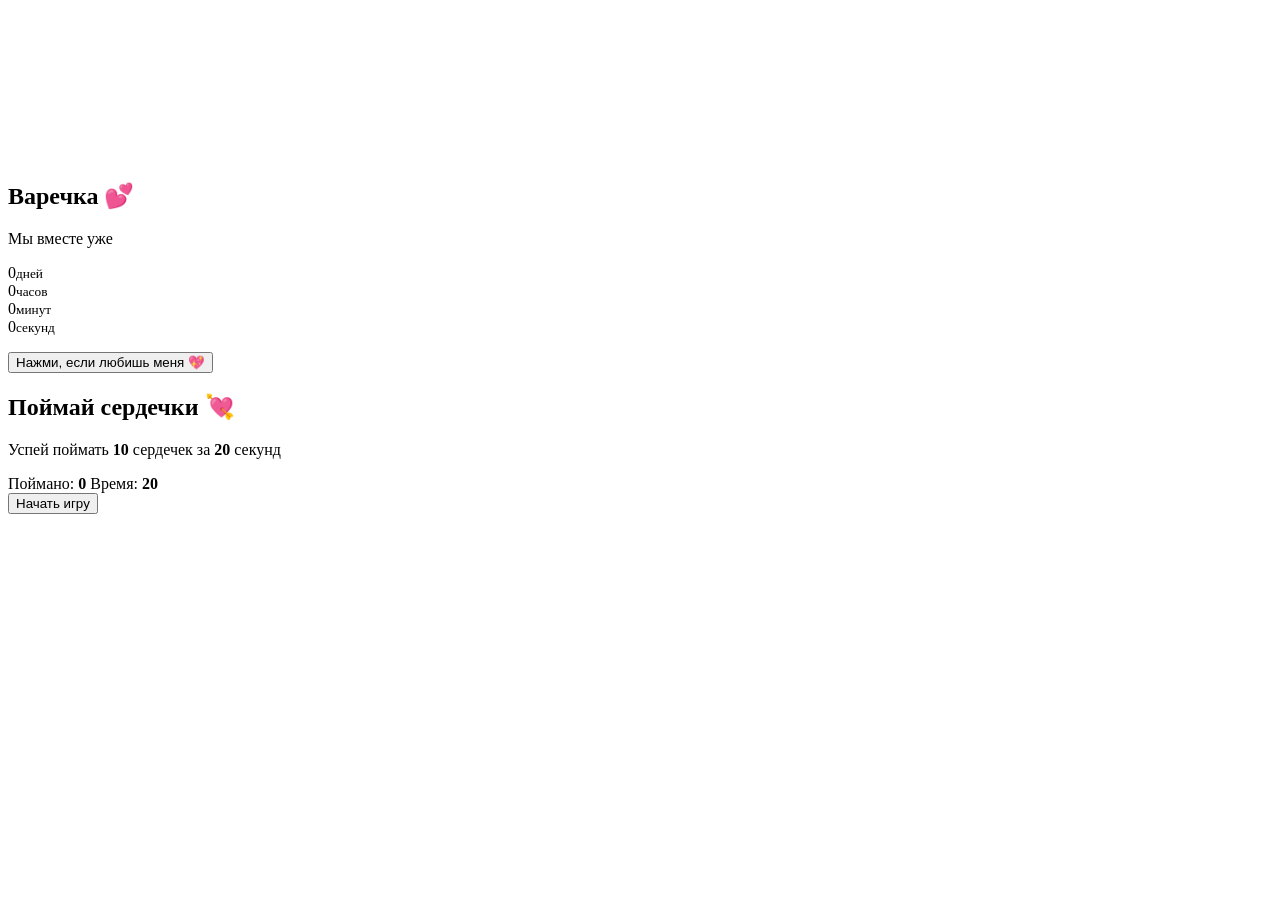
==== index.html @ 20eb1473 "Create index.html" ====
<!DOCTYPE html>
<html lang="ru">
<head>
<meta charset="UTF-8">
<meta name="viewport" content="width=device-width, initial-scale=1.0">
<title>Я люблю мою хорошую 💕</title>
<link rel="icon" href="data:image/svg+xml,<svg xmlns='http://www.w3.org/2000/svg' viewBox='0 0 100 100'><text y='.9em' font-size='90'>💖</text></svg>">
<link rel="preconnect" href="https://fonts.googleapis.com">
<link rel="preconnect" href="https://fonts.gstatic.com" crossorigin>
<link href="https://fonts.googleapis.com/css2?family=Caveat:wght@600;700&family=Comfortaa:wght@400;700&display=swap" rel="stylesheet">
<link rel="stylesheet" href="style.css">
</head>
<body>
<canvas id="bg"></canvas>

<main>
  <section class="hero">
    <h1>Варечка 💕</h1>
    <p class="subtitle">Мы вместе уже</p>

    <div class="counter">
      <div class="unit"><span id="days">0</span><small>дней</small></div>
      <div class="unit"><span id="hours">0</span><small>часов</small></div>
      <div class="unit"><span id="mins">0</span><small>минут</small></div>
      <div class="unit"><span id="secs">0</span><small>секунд</small></div>
    </div>

    <p class="typewriter" id="typewriter"></p>

    <button class="love-btn" id="loveBtn">Нажми, если любишь меня 💖</button>
  </section>

  <section class="game">
    <h2>Поймай сердечки 💘</h2>
    <p>Успей поймать <b>10</b> сердечек за <b>20</b> секунд</p>

    <div class="game-area" id="gameArea">
      <div class="game-hud">
        <span>Поймано: <b id="score">0</b></span>
        <span>Время: <b id="timer">20</b></span>
      </div>
      <button id="startGame">Начать игру</button>
    </div>

    <p id="gameResult"></p>
  </section>
</main>

<script src="script.js"></script>
</body>
</html>
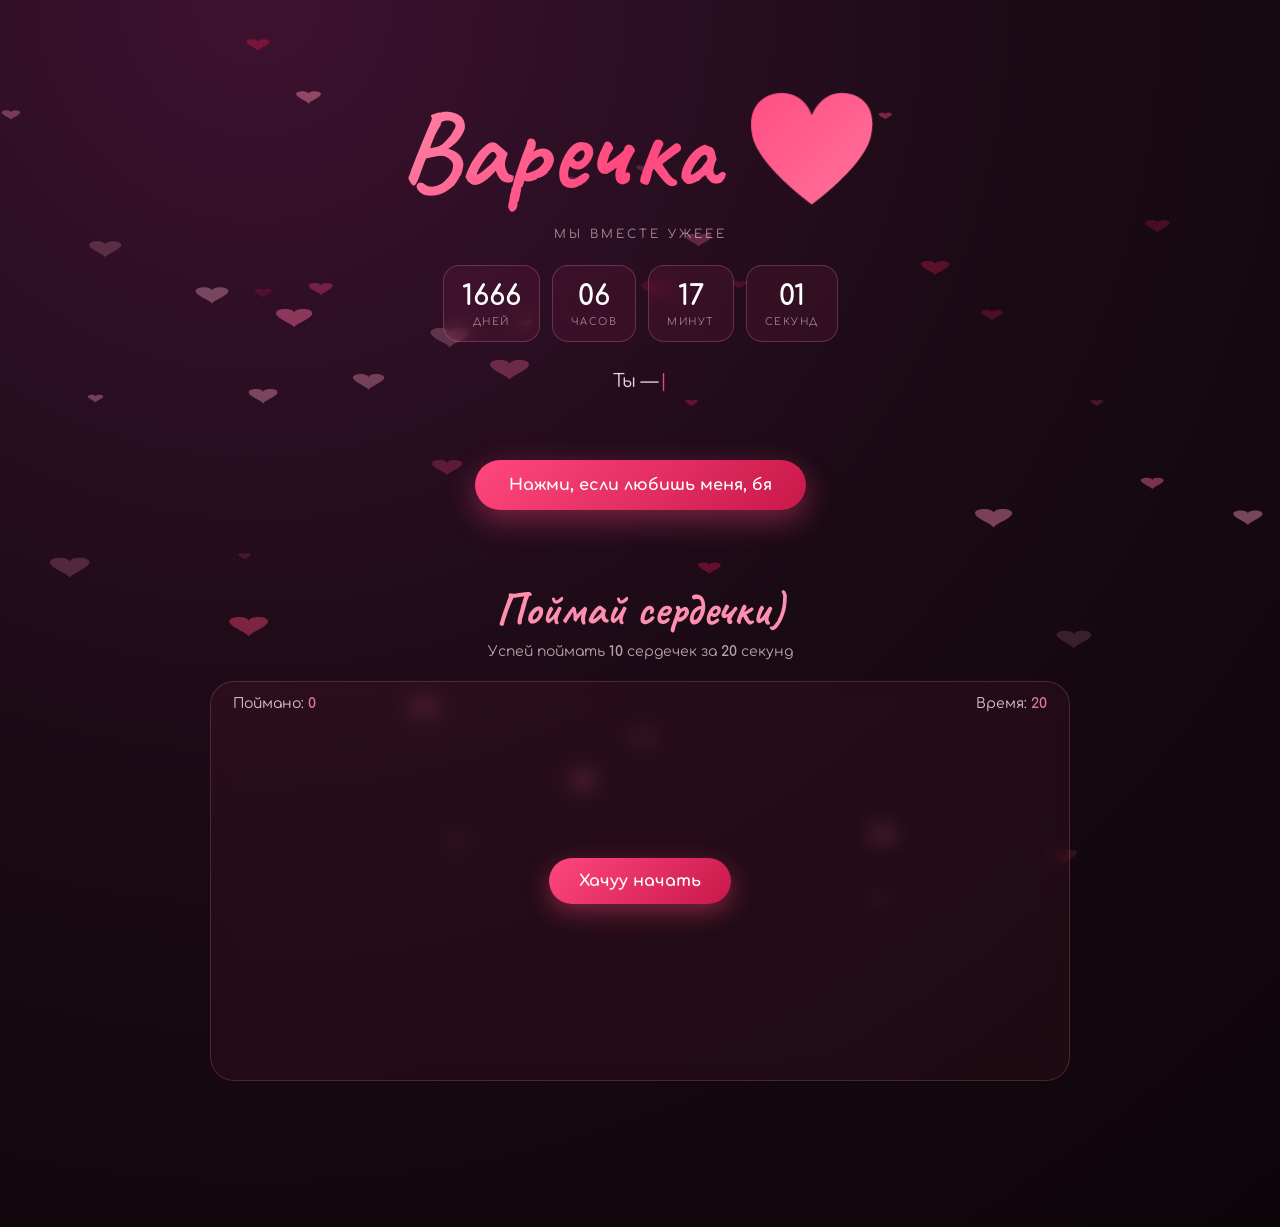
==== commit 23f71320: "Update index.html" ====
--- a/index.html
+++ b/index.html
@@ -3,7 +3,7 @@
 <head>
 <meta charset="UTF-8">
 <meta name="viewport" content="width=device-width, initial-scale=1.0">
-<title>Я люблю мою хорошую 💕</title>
+<title>Я люблю тебя!!</title>
 <link rel="icon" href="data:image/svg+xml,<svg xmlns='http://www.w3.org/2000/svg' viewBox='0 0 100 100'><text y='.9em' font-size='90'>💖</text></svg>">
 <link rel="preconnect" href="https://fonts.googleapis.com">
 <link rel="preconnect" href="https://fonts.gstatic.com" crossorigin>
@@ -15,8 +15,8 @@
 
 <main>
   <section class="hero">
-    <h1>Варечка 💕</h1>
-    <p class="subtitle">Мы вместе уже</p>
+    <h1>Варечка ❤️</h1>
+    <p class="subtitle">Мы вместе ужеее</p>
 
     <div class="counter">
       <div class="unit"><span id="days">0</span><small>дней</small></div>
@@ -27,11 +27,11 @@
 
     <p class="typewriter" id="typewriter"></p>
 
-    <button class="love-btn" id="loveBtn">Нажми, если любишь меня 💖</button>
+    <button class="love-btn" id="loveBtn">Нажми, если любишь меня, бя</button>
   </section>
 
   <section class="game">
-    <h2>Поймай сердечки 💘</h2>
+    <h2>Поймай сердечки)</h2>
     <p>Успей поймать <b>10</b> сердечек за <b>20</b> секунд</p>
 
     <div class="game-area" id="gameArea">
@@ -39,7 +39,7 @@
         <span>Поймано: <b id="score">0</b></span>
         <span>Время: <b id="timer">20</b></span>
       </div>
-      <button id="startGame">Начать игру</button>
+      <button id="startGame">Хачуу начать</button>
     </div>
 
     <p id="gameResult"></p>
--- a/style.css
+++ b/style.css
@@ -0,0 +1,220 @@
+* { margin: 0; padding: 0; box-sizing: border-box; }
+
+:root {
+  --pink: #ff477e;
+  --pink-light: #ff8fb1;
+  --pink-dark: #c9184a;
+  --text: #ffe0ec;
+}
+
+body {
+  font-family: 'Comfortaa', system-ui, sans-serif;
+  color: var(--text);
+  background: radial-gradient(circle at 20% 0%, #3d1230 0%, #1a0a14 50%, #0d0509 100%);
+  min-height: 100vh;
+  overflow-x: hidden;
+}
+
+#bg {
+  position: fixed;
+  inset: 0;
+  z-index: 0;
+  pointer-events: none;
+}
+
+main {
+  position: relative;
+  z-index: 1;
+  max-width: 900px;
+  margin: 0 auto;
+  padding: 40px 20px 80px;
+  display: flex;
+  flex-direction: column;
+  gap: 70px;
+}
+
+.hero { text-align: center; padding-top: 40px; }
+
+h1 {
+  font-family: 'Caveat', cursive;
+  font-size: clamp(52px, 11vw, 110px);
+  background: linear-gradient(135deg, #ffb3c6, #ff477e, #ff8fb1);
+  -webkit-background-clip: text;
+  background-clip: text;
+  color: transparent;
+  margin-bottom: 8px;
+  animation: glow 3s ease-in-out infinite alternate;
+}
+
+@keyframes glow {
+  from { filter: drop-shadow(0 0 20px rgba(255, 71, 126, 0.4)); }
+  to   { filter: drop-shadow(0 0 45px rgba(255, 71, 126, 0.85)); }
+}
+
+.subtitle {
+  opacity: 0.6;
+  letter-spacing: 3px;
+  text-transform: uppercase;
+  font-size: 12px;
+  margin-bottom: 24px;
+}
+
+.counter {
+  display: flex;
+  justify-content: center;
+  gap: 12px;
+  flex-wrap: wrap;
+  margin: 24px 0;
+}
+
+.unit {
+  background: rgba(255, 71, 126, 0.08);
+  border: 1px solid rgba(255, 143, 177, 0.25);
+  backdrop-filter: blur(10px);
+  border-radius: 16px;
+  padding: 14px 18px;
+  min-width: 80px;
+  display: flex;
+  flex-direction: column;
+  align-items: center;
+}
+
+.unit span {
+  font-size: 28px;
+  font-weight: 700;
+  color: #fff;
+  font-variant-numeric: tabular-nums;
+}
+
+.unit small {
+  font-size: 10px;
+  opacity: 0.55;
+  text-transform: uppercase;
+  letter-spacing: 1.5px;
+  margin-top: 4px;
+}
+
+.typewriter {
+  font-size: 18px;
+  min-height: 70px;
+  max-width: 560px;
+  margin: 24px auto;
+  line-height: 1.7;
+  opacity: 0.92;
+}
+
+.typewriter::after {
+  content: '|';
+  color: var(--pink);
+  margin-left: 2px;
+  animation: blink 1s step-end infinite;
+}
+
+@keyframes blink { 50% { opacity: 0; } }
+
+.love-btn {
+  font-family: inherit;
+  font-size: 16px;
+  font-weight: 700;
+  color: #fff;
+  background: linear-gradient(135deg, #ff477e, #c9184a);
+  border: none;
+  padding: 16px 34px;
+  border-radius: 999px;
+  cursor: pointer;
+  box-shadow: 0 10px 30px rgba(255, 71, 126, 0.4);
+  transition: transform 0.2s, box-shadow 0.2s;
+}
+
+.love-btn:hover { transform: translateY(-2px) scale(1.04); box-shadow: 0 16px 40px rgba(255, 71, 126, 0.6); }
+.love-btn:active { transform: scale(0.96); }
+
+.game { text-align: center; }
+
+h2 {
+  font-family: 'Caveat', cursive;
+  font-size: 46px;
+  margin-bottom: 6px;
+  color: var(--pink-light);
+}
+
+.game > p { opacity: 0.7; margin-bottom: 22px; font-size: 14px; }
+
+.game-area {
+  position: relative;
+  height: 400px;
+  border-radius: 24px;
+  background: rgba(255, 71, 126, 0.06);
+  border: 1px solid rgba(255, 143, 177, 0.2);
+  overflow: hidden;
+  display: flex;
+  align-items: center;
+  justify-content: center;
+  backdrop-filter: blur(10px);
+}
+
+.game-hud {
+  position: absolute;
+  top: 14px; left: 0; right: 0;
+  display: flex;
+  justify-content: space-between;
+  padding: 0 22px;
+  font-size: 14px;
+  opacity: 0.85;
+  pointer-events: none;
+  z-index: 3;
+}
+
+.game-hud b { color: var(--pink-light); }
+
+#startGame {
+  font-family: inherit;
+  font-weight: 700;
+  font-size: 16px;
+  color: #fff;
+  background: linear-gradient(135deg, #ff477e, #c9184a);
+  border: none;
+  padding: 14px 30px;
+  border-radius: 999px;
+  cursor: pointer;
+  box-shadow: 0 8px 24px rgba(255, 71, 126, 0.4);
+  transition: transform 0.2s;
+  z-index: 2;
+}
+
+#startGame:hover { transform: scale(1.05); }
+
+.falling-heart {
+  position: absolute;
+  top: -60px;
+  font-size: 34px;
+  cursor: pointer;
+  user-select: none;
+  animation: fall linear forwards;
+  filter: drop-shadow(0 0 8px rgba(255, 71, 126, 0.7));
+  transition: transform 0.1s;
+  z-index: 1;
+}
+
+.falling-heart:hover { transform: scale(1.25); }
+
+@keyframes fall { to { top: 105%; } }
+
+#gameResult {
+  margin-top: 18px;
+  min-height: 26px;
+  font-size: 15px;
+  color: var(--pink-light);
+}
+
+.burst-heart {
+  position: fixed;
+  pointer-events: none;
+  z-index: 999;
+  animation: burst 1.2s ease-out forwards;
+}
+
+@keyframes burst {
+  0%   { transform: translate(-50%, -50%) scale(0.4); opacity: 1; }
+  100% { transform: translate(calc(-50% + var(--tx)), calc(-50% + var(--ty))) scale(1.3); opacity: 0; }
+                              }
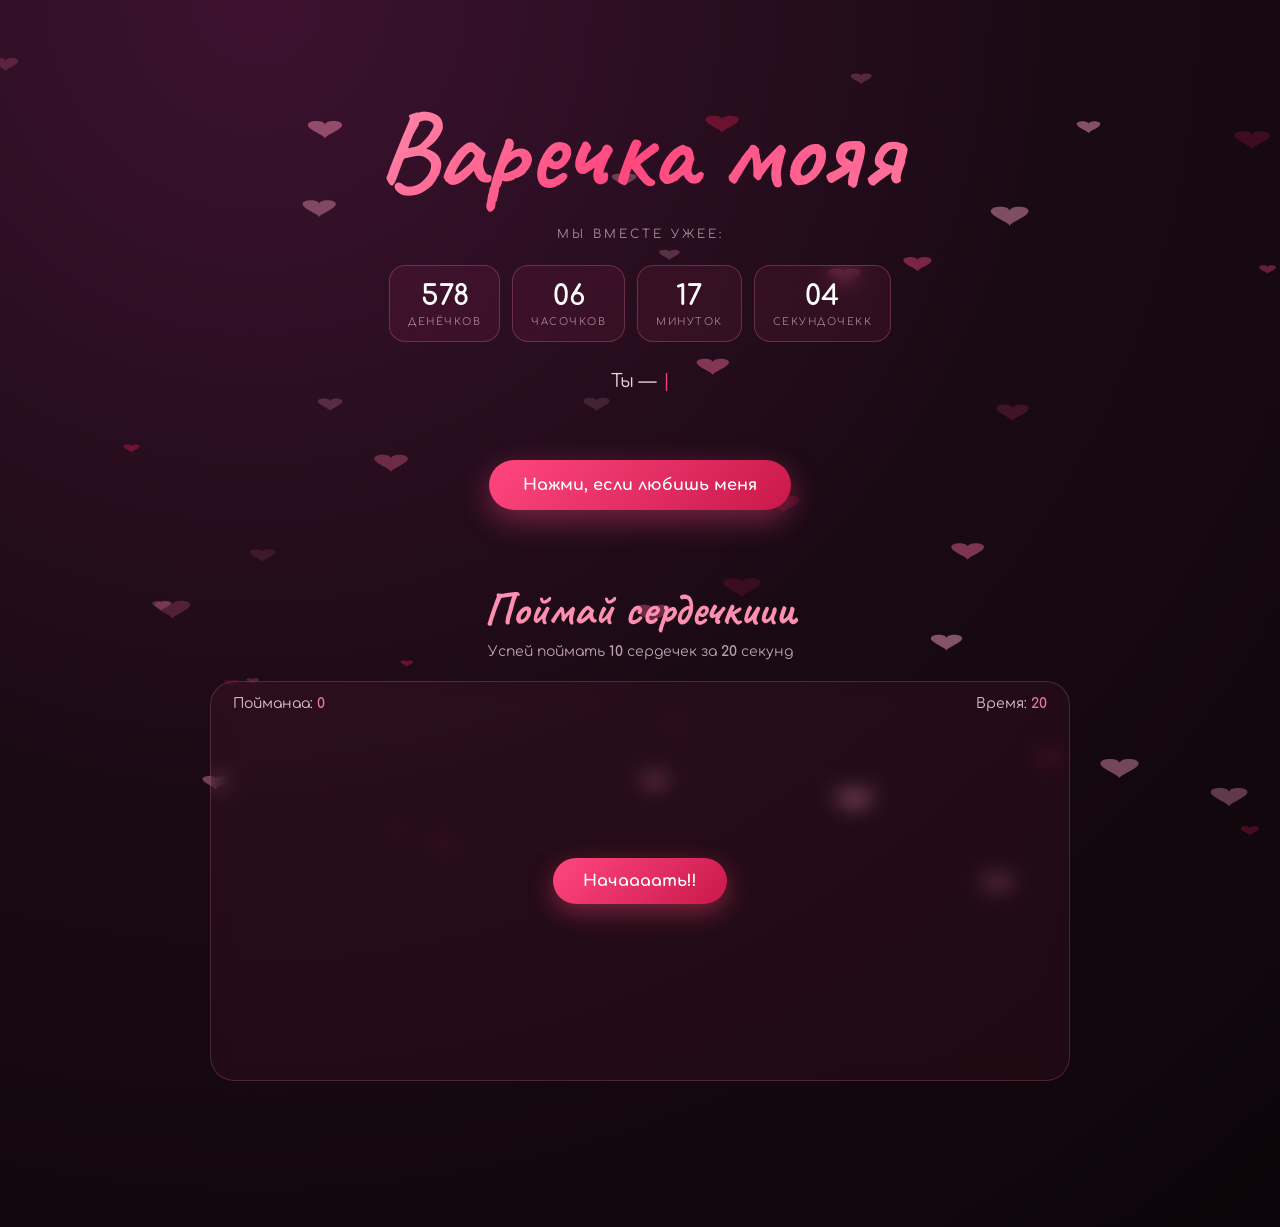
==== commit 214488f7: "Update index.html" ====
--- a/index.html
+++ b/index.html
@@ -3,7 +3,7 @@
 <head>
 <meta charset="UTF-8">
 <meta name="viewport" content="width=device-width, initial-scale=1.0">
-<title>Я люблю тебя!!</title>
+<title>Я люблю тибяяя, бяя❤️</title>
 <link rel="icon" href="data:image/svg+xml,<svg xmlns='http://www.w3.org/2000/svg' viewBox='0 0 100 100'><text y='.9em' font-size='90'>💖</text></svg>">
 <link rel="preconnect" href="https://fonts.googleapis.com">
 <link rel="preconnect" href="https://fonts.gstatic.com" crossorigin>
@@ -15,31 +15,31 @@
 
 <main>
   <section class="hero">
-    <h1>Варечка ❤️</h1>
-    <p class="subtitle">Мы вместе ужеее</p>
+    <h1>Варечка мояя</h1>
+    <p class="subtitle">Мы вместе ужее:</p>
 
     <div class="counter">
-      <div class="unit"><span id="days">0</span><small>дней</small></div>
-      <div class="unit"><span id="hours">0</span><small>часов</small></div>
-      <div class="unit"><span id="mins">0</span><small>минут</small></div>
-      <div class="unit"><span id="secs">0</span><small>секунд</small></div>
+      <div class="unit"><span id="days">0</span><small>денёчков</small></div>
+      <div class="unit"><span id="hours">0</span><small>часочков</small></div>
+      <div class="unit"><span id="mins">0</span><small>минуток</small></div>
+      <div class="unit"><span id="secs">0</span><small>секундочекк</small></div>
     </div>
 
     <p class="typewriter" id="typewriter"></p>
 
-    <button class="love-btn" id="loveBtn">Нажми, если любишь меня, бя</button>
+    <button class="love-btn" id="loveBtn">Нажми, если любишь меня</button>
   </section>
 
   <section class="game">
-    <h2>Поймай сердечки)</h2>
+    <h2>Поймай сердечкиии</h2>
     <p>Успей поймать <b>10</b> сердечек за <b>20</b> секунд</p>
 
     <div class="game-area" id="gameArea">
       <div class="game-hud">
-        <span>Поймано: <b id="score">0</b></span>
+        <span>Пойманаа: <b id="score">0</b></span>
         <span>Время: <b id="timer">20</b></span>
       </div>
-      <button id="startGame">Хачуу начать</button>
+      <button id="startGame">Начаааать!!</button>
     </div>
 
     <p id="gameResult"></p>
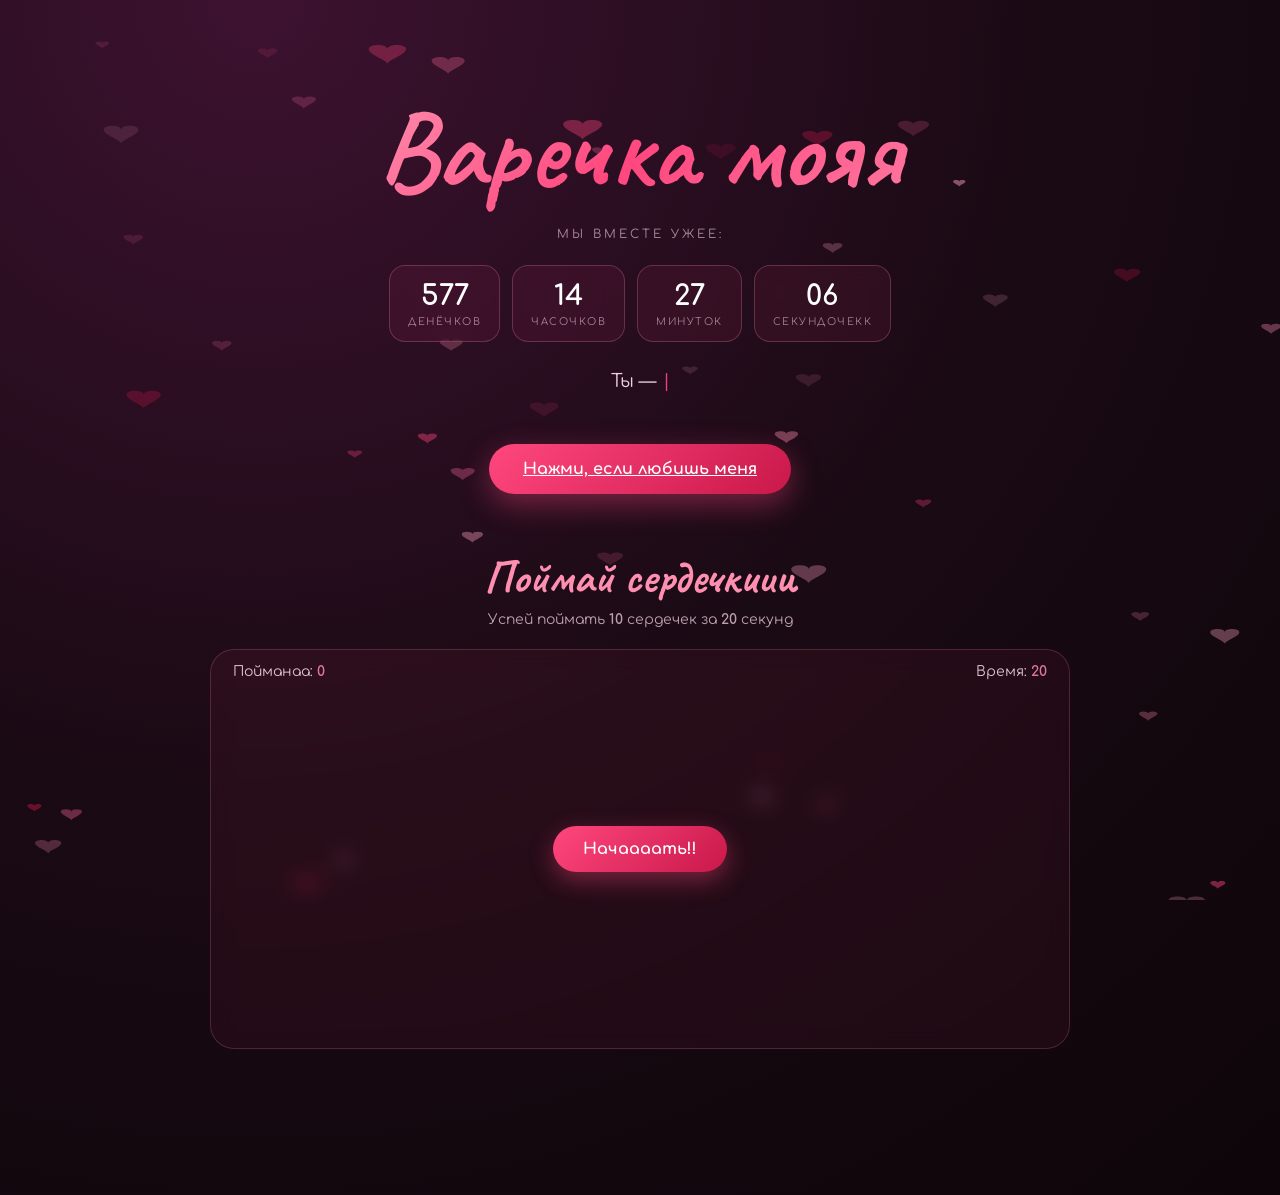
==== commit b91ffa88: "Update index.html" ====
--- a/index.html
+++ b/index.html
@@ -27,7 +27,7 @@
 
     <p class="typewriter" id="typewriter"></p>
 
-    <button class="love-btn" id="loveBtn">Нажми, если любишь меня</button>
+    <a href="love.html" class="love-btn">Нажми, если любишь меня</a>
   </section>
 
   <section class="game">
--- a/style.css
+++ b/style.css
@@ -1,4 +1,10 @@
-* { margin: 0; padding: 0; box-sizing: border-box; }
+* {
+  margin: 0;
+  padding: 0;
+  box-sizing: border-box;
+  -webkit-tap-highlight-color: transparent;
+  -webkit-touch-callout: none;
+}
 
 :root {
   --pink: #ff477e;
@@ -124,6 +130,9 @@
   cursor: pointer;
   box-shadow: 0 10px 30px rgba(255, 71, 126, 0.4);
   transition: transform 0.2s, box-shadow 0.2s;
+  user-select: none;
+  -webkit-tap-highlight-color: transparent;
+  touch-action: manipulation;
 }
 
 .love-btn:hover { transform: translateY(-2px) scale(1.04); box-shadow: 0 16px 40px rgba(255, 71, 126, 0.6); }
@@ -151,6 +160,10 @@
   align-items: center;
   justify-content: center;
   backdrop-filter: blur(10px);
+  user-select: none;
+  -webkit-user-select: none;
+  -webkit-tap-highlight-color: transparent;
+  touch-action: manipulation;
 }
 
 .game-hud {
@@ -180,6 +193,9 @@
   box-shadow: 0 8px 24px rgba(255, 71, 126, 0.4);
   transition: transform 0.2s;
   z-index: 2;
+  user-select: none;
+  -webkit-tap-highlight-color: transparent;
+  touch-action: manipulation;
 }
 
 #startGame:hover { transform: scale(1.05); }
@@ -190,6 +206,9 @@
   font-size: 34px;
   cursor: pointer;
   user-select: none;
+  -webkit-user-select: none;
+  -webkit-tap-highlight-color: transparent;
+  touch-action: manipulation;
   animation: fall linear forwards;
   filter: drop-shadow(0 0 8px rgba(255, 71, 126, 0.7));
   transition: transform 0.1s;
@@ -207,6 +226,33 @@
   color: var(--pink-light);
 }
 
+/* Большой финальный текст */
+.big-result {
+  font-family: 'Caveat', cursive;
+  font-size: clamp(48px, 12vw, 120px) !important;
+  line-height: 1.1;
+  font-weight: 700;
+  background: linear-gradient(135deg, #ffb3c6, #ff477e, #ff8fb1);
+  -webkit-background-clip: text;
+  background-clip: text;
+  color: transparent;
+  filter: drop-shadow(0 0 30px rgba(255, 71, 126, 0.6));
+  margin-top: 30px !important;
+  min-height: auto !important;
+  animation: popIn 0.5s cubic-bezier(0.34, 1.56, 0.64, 1);
+}
+
+.big-result b {
+  color: #fff;
+  font-size: 1.2em;
+  text-shadow: 0 0 40px rgba(255, 71, 126, 0.9);
+}
+
+@keyframes popIn {
+  0%   { transform: scale(0.4); opacity: 0; }
+  100% { transform: scale(1); opacity: 1; }
+}
+
 .burst-heart {
   position: fixed;
   pointer-events: none;
@@ -217,4 +263,4 @@
 @keyframes burst {
   0%   { transform: translate(-50%, -50%) scale(0.4); opacity: 1; }
   100% { transform: translate(calc(-50% + var(--tx)), calc(-50% + var(--ty))) scale(1.3); opacity: 0; }
-                              }
+}
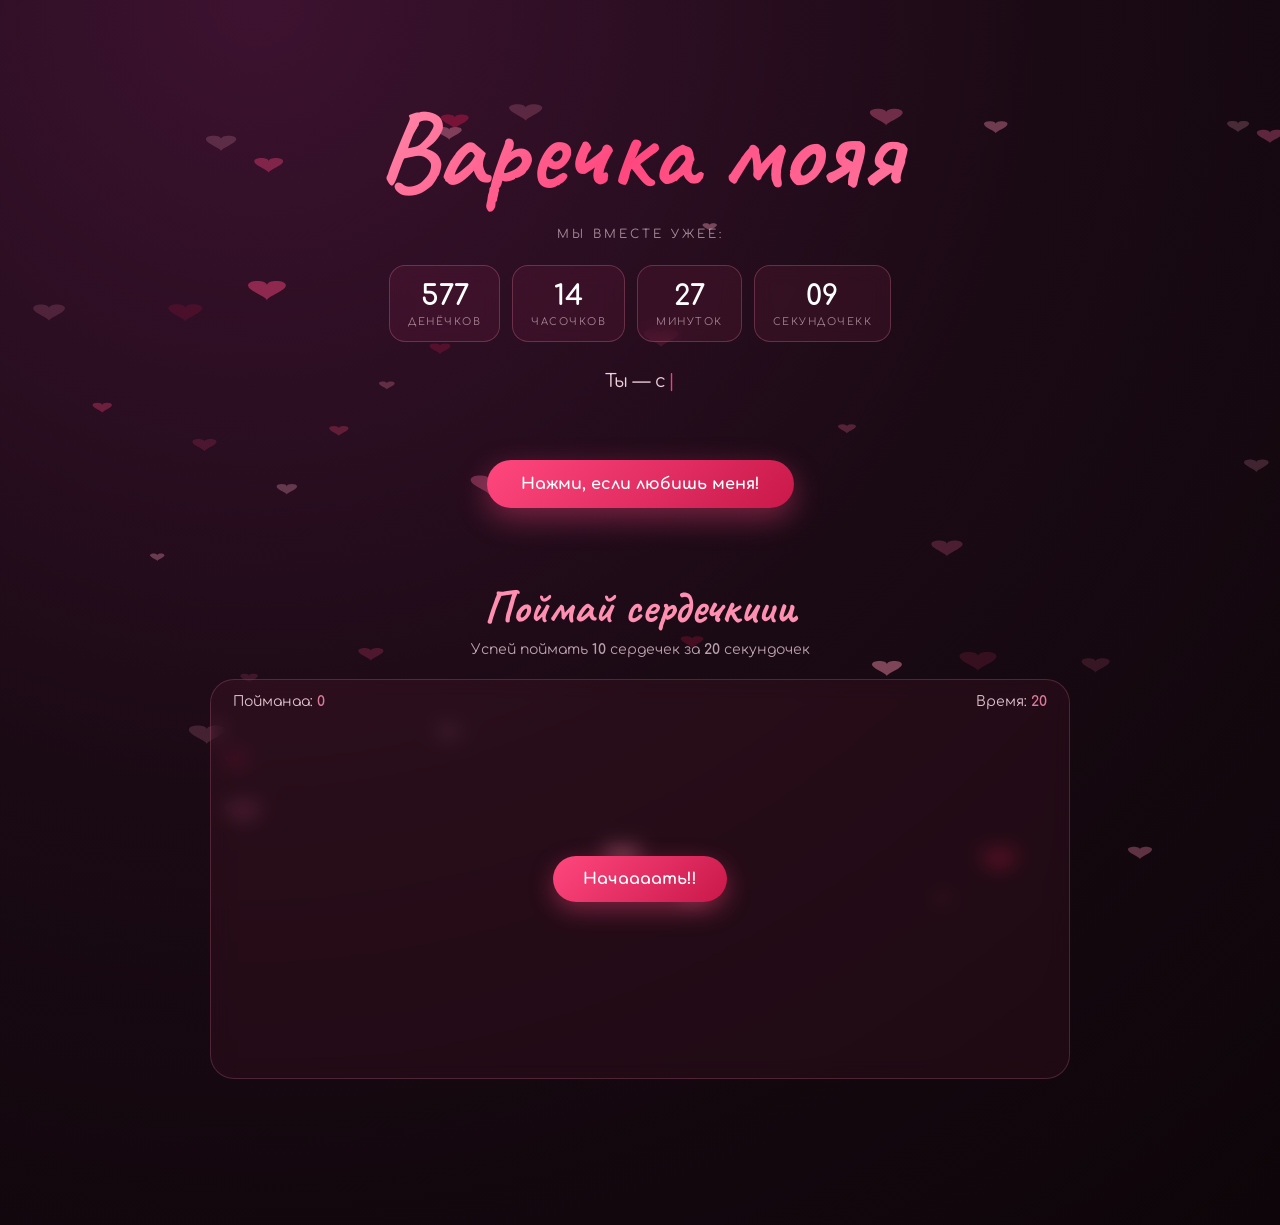
==== commit 481a66d2: "Update index.html" ====
--- a/index.html
+++ b/index.html
@@ -8,7 +8,7 @@
 <link rel="preconnect" href="https://fonts.googleapis.com">
 <link rel="preconnect" href="https://fonts.gstatic.com" crossorigin>
 <link href="https://fonts.googleapis.com/css2?family=Caveat:wght@600;700&family=Comfortaa:wght@400;700&display=swap" rel="stylesheet">
-<link rel="stylesheet" href="style.css">
+<link rel="stylesheet" href="style.css?v=5">
 </head>
 <body>
 <canvas id="bg"></canvas>
@@ -27,12 +27,12 @@
 
     <p class="typewriter" id="typewriter"></p>
 
-    <a href="love.html" class="love-btn">Нажми, если любишь меня</a>
+    <a href="love.html" class="love-btn">Нажми, если любишь меня!</a>
   </section>
 
   <section class="game">
     <h2>Поймай сердечкиии</h2>
-    <p>Успей поймать <b>10</b> сердечек за <b>20</b> секунд</p>
+    <p>Успей поймать <b>10</b> сердечек за <b>20</b> секундочек</p>
 
     <div class="game-area" id="gameArea">
       <div class="game-hud">
@@ -46,6 +46,6 @@
   </section>
 </main>
 
-<script src="script.js"></script>
+<script src="script.js?v=5"></script>
 </body>
 </html>
--- a/style.css
+++ b/style.css
@@ -264,3 +264,10 @@
   0%   { transform: translate(-50%, -50%) scale(0.4); opacity: 1; }
   100% { transform: translate(calc(-50% + var(--tx)), calc(-50% + var(--ty))) scale(1.3); opacity: 0; }
 }
+
+
+a.love-btn {
+  display: inline-block;
+  text-decoration: none;
+  line-height: 1;
+}
